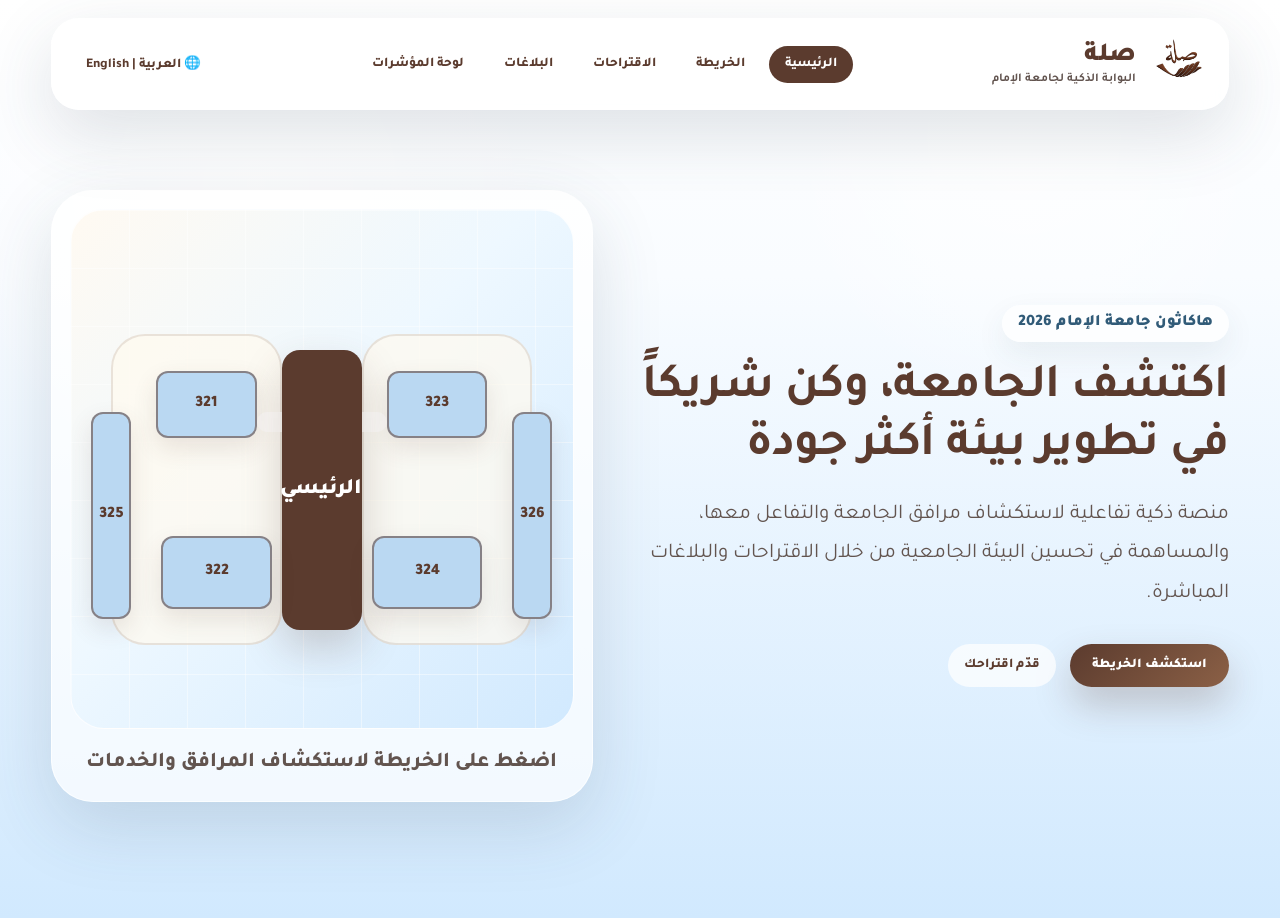
==== index.html @ c3308b70 "Add files via upload" ====
<!DOCTYPE html>
<html lang="ar" dir="rtl">
<head>
  <meta charset="UTF-8" />
  <meta name="viewport" content="width=device-width, initial-scale=1.0" />
  <title>صلة | Sila</title>
  <link rel="stylesheet" href="style.css" />
</head>

<body>

<header class="navbar">
  <div class="brand">
    <div class="logo-box">
      <img src="logo.png" alt="شعار صلة">
    </div>

    <div class="brand-text">
      <h3 data-ar="صلة" data-en="Sila">صلة</h3>
      <span data-ar="البوابة الذكية لجامعة الإمام" data-en="Smart Imam University Portal">
        البوابة الذكية لجامعة الإمام
      </span>
    </div>
  </div>

  <nav class="nav-links">
    <button onclick="showPage('home')" class="nav-btn active" data-ar="الرئيسية" data-en="Home">الرئيسية</button>
    <button onclick="location.href='map.html'" class="nav-btn" data-ar="الخريطة" data-en="Map">الخريطة</button>
    <button onclick="showPage('suggestions')" class="nav-btn" data-ar="الاقتراحات" data-en="Suggestions">الاقتراحات</button>
    <button onclick="showPage('reports')" class="nav-btn" data-ar="البلاغات" data-en="Reports">البلاغات</button>
    <button onclick="location.href='dashboard.html'" class="nav-btn" data-ar="لوحة المؤشرات" data-en="Dashboard">لوحة المؤشرات</button>
  </nav>

  <button class="lang-btn" onclick="toggleLang()">🌐 العربية | English</button>
</header>

<main>

<section id="home" class="page active">
  <div class="hero">
    <div class="hero-content">
      <span class="badge" data-ar="هاكاثون جامعة الإمام 2026" data-en="Imam University Hackathon 2026">هاكاثون جامعة الإمام 2026</span>

      <h1 data-ar="اكتشف الجامعة، وكن شريكاً في تطوير بيئة أكثر جودة"
          data-en="Explore the university and help build a better campus environment">
        اكتشف الجامعة، وكن شريكاً في تطوير بيئة أكثر جودة
      </h1>

      <p data-ar="منصة ذكية تفاعلية لاستكشاف مرافق الجامعة والتفاعل معها، والمساهمة في تحسين البيئة الجامعية من خلال الاقتراحات والبلاغات المباشرة."
         data-en="An interactive smart platform to explore university facilities, interact with campus services, and improve the university environment through suggestions and direct reports.">
        منصة ذكية تفاعلية لاستكشاف مرافق الجامعة والتفاعل معها، والمساهمة في تحسين البيئة الجامعية من خلال الاقتراحات والبلاغات المباشرة.
      </p>

      <div class="hero-actions">
        <button class="primary" onclick="location.href='map.html'" data-ar="استكشف الخريطة" data-en="Explore Map">استكشف الخريطة</button>
        <button class="secondary" onclick="showPage('suggestions')" data-ar="قدّم اقتراحك" data-en="Submit Suggestion">قدّم اقتراحك</button>
      </div>
    </div>

<div class="hero-map-card" onclick="location.href='map.html'">
  <div class="home-map-preview">

    

    <div class="home-zone left-zone"></div>
    <div class="home-zone right-zone"></div>

    <div class="home-main-building">الرئيسي</div>

    <div class="home-building hb-323">323</div>
    <div class="home-building hb-324">324</div>
    <div class="home-building hb-326">326</div>

    <div class="home-building hb-321">321</div>
    <div class="home-building hb-322">322</div>
    <div class="home-building hb-325">325</div>

    <div class="home-link line-1"></div>
    <div class="home-link line-2"></div>

  </div>

  <p data-ar="اضغط على الخريطة لاستكشاف المرافق والخدمات"
     data-en="Click the map to explore facilities and services">
    اضغط على الخريطة لاستكشاف المرافق والخدمات
  </p>
</div>
  </div>
</section>

<section id="suggestions" class="page">
  <div class="form-page">
    <div>
      <span class="badge" data-ar="صوتك يصنع الأثر" data-en="Your voice matters">صوتك يصنع الأثر</span>
      <h1 data-ar="مساهمتك تصنع الأثر" data-en="Your contribution creates impact">مساهمتك تصنع الأثر</h1>
      <p data-ar="اقترح فكرة عامة تساعد في تحسين مرافق الجامعة، الخدمات، الأنشطة، أو جودة الحياة الجامعية."
         data-en="Suggest an idea to improve university facilities, services, activities, or campus quality of life.">
        اقترح فكرة عامة تساعد في تحسين مرافق الجامعة، الخدمات، الأنشطة، أو جودة الحياة الجامعية.
      </p>
    </div>

    <form class="smart-form" id="suggestionForm">
      <label data-ar="عنوان الاقتراح" data-en="Suggestion title">عنوان الاقتراح</label>
      <input type="text" placeholder="مثال: إضافة جلسات مظللة قرب المكتبة" required />

      <label data-ar="الوصف" data-en="Description">الوصف</label>
      <textarea placeholder="اكتب تفاصيل الاقتراح..." required></textarea>

      <label data-ar="الموقع المرتبط / اختياري" data-en="Related location / optional">الموقع المرتبط / اختياري</label>
      <input type="text" placeholder="مثال: المكتبة المركزية" />

      <button type="submit" class="primary" data-ar="إرسال الاقتراح" data-en="Submit Suggestion">إرسال الاقتراح</button>
    </form>
  </div>
</section>

<section id="reports" class="page">
  <div class="form-page">
    <div>
      <span class="badge" data-ar="بلاغات وتحسين" data-en="Report & Improve">بلاغات وتحسين</span>
      <h1 data-ar="شارك برأيك واصنع الفرق" data-en="Share your feedback and make a difference">شارك برأيك واصنع الفرق</h1>
      <p data-ar="أرسل بلاغاً عن مشكلة في مرافق الجامعة ليتم التعامل معها وتحسين البيئة الجامعية."
         data-en="Submit a report about a campus issue to improve the university environment.">
        أرسل بلاغاً عن مشكلة في مرافق الجامعة ليتم التعامل معها وتحسين البيئة الجامعية.
      </p>

      <div class="quick-tags">
        <span data-ar="موقف سيارات" data-en="Parking">موقف سيارات</span>
        <span data-ar="طريق" data-en="Path">طريق</span>
        <span data-ar="حديقة" data-en="Garden">حديقة</span>
        <span data-ar="سكن جامعي" data-en="Dormitory">سكن جامعي</span>
      </div>
    </div>

    <form class="smart-form" id="reportForm">
      <label data-ar="نوع المشكلة" data-en="Issue type">نوع المشكلة</label>
      <select required>
        <option>عطل إنارة</option>
        <option>نظافة</option>
        <option>تكييف</option>
        <option>ازدحام</option>
        <option>تلف أثاث</option>
      </select>

      <label data-ar="الموقع" data-en="Location">الموقع</label>
      <input type="text" placeholder="مثال: كلية الحاسب" required />

      <label data-ar="وصف المشكلة" data-en="Issue description">وصف المشكلة</label>
      <textarea placeholder="اكتب وصف البلاغ..." required></textarea>

      <label data-ar="رفع صورة" data-en="Upload image">رفع صورة</label>
      <input type="file" />

      <button type="submit" class="primary" data-ar="إرسال البلاغ" data-en="Submit Report">إرسال البلاغ</button>
    </form>
  </div>
</section>

</main>

<div id="toast" class="toast hidden">تم الإرسال بنجاح</div>

<script src="script.js"></script>
</body>
</html>
---- style.css ----
@import url('https://fonts.googleapis.com/css2?family=Tajawal:wght@400;500;700;800;900&display=swap');

:root {
  --brown: #5b3b2e;
  --brown-2: #8b6046;
  --bg: #d7eafd;
  --sky: #BAD8F2;
  --sky-dark: #7aaed9;
  --cream: #fff8ef;
  --text: #211815;
  --muted: #62544f;
  --white: rgba(255,255,255,0.78);
  --shadow: 0 24px 70px rgba(56, 74, 92, 0.16);
}

* { 
  box-sizing: border-box; 
  padding: 0; 
  margin: 0; 
}

body {
  font-family: "Tajawal", sans-serif;
  background:
    radial-gradient(circle at 20% 20%, rgba(255,255,255,0.9), transparent 25%),
    radial-gradient(circle at 80% 15%, rgba(255,255,255,0.8), transparent 20%),
    linear-gradient(
      180deg,
      #ffffff 0%,
      #f9fcff 30%,
      #D1E9FE 100%
    );

  color: var(--text);
  min-height: 100vh;
}

button, input, textarea, select { 
  font-family: inherit; 
}

button { 
  cursor: pointer; 
  border: 0; 
}

.navbar {
  width: 92%;
  margin: 18px auto;
  padding: 14px 18px;
  border-radius: 28px;
  background: rgba(255,255,255,0.72);
  backdrop-filter: blur(18px);
  box-shadow: var(--shadow);
  display: flex;
  align-items: center;
  justify-content: space-between;
  gap: 18px;
  position: sticky;
  top: 16px;
  z-index: 100;
  border: 1px solid rgba(255,255,255,0.7);
}


.brand {
  display: flex;
  align-items: center;
  gap: 12px;
  flex-shrink: 0;
}

.logo-box {
  width: 62px;
  height: 62px;
  min-width: 62px;

  border-radius: 18px;

  background: rgba(255,255,255,0.2);
  backdrop-filter: blur(12px);

  border: 1px solid rgba(255,255,255,0.4);

  display: flex;
  align-items: center;
  justify-content: center;

  overflow: hidden;
}

.logo-box img {
  width: 68px;
  height: 68px;
  object-fit: contain;
  display: block;
}

.brand-text {
  display: flex;
  flex-direction: column;
  line-height: 1.2;
}

.brand h3 {
  font-size: 22px;
  color: #5B3B2E;
  font-weight: 900;
  line-height: 1.1;
}

.brand span {
  font-size: 12px;
  color: var(--muted);
  font-weight: 700;
}

.brand h3 {
  font-size: 26px;
  line-height: 1.2;
  color: #5B3B2E;
  font-weight: 900;
}

.brand span { 
  font-size: 12px; 
  color: var(--muted); 
  font-weight: 700; 
}

.nav-links { 
  display: flex; 
  gap: 8px; 
}

.nav-links button, 
.lang-btn, 
.secondary {
  padding: 10px 16px;
  border-radius: 999px;
  background: rgba(255,255,255,0.72);
  color: var(--brown);
  font-weight: 800;
  transition: 0.25s;
}

.nav-links button:hover, 
.lang-btn:hover, 
.secondary:hover {
  transform: translateY(-2px);
  background: var(--cream);
}

.nav-links button.active {
  background: var(--brown);
  color: white;
}

.page {
  display: none;
  width: 92%;
  margin: 44px auto 70px;
  animation: pageFade 0.35s ease;
}

.page.active { 
  display: block; 
}

@keyframes pageFade {
  from { 
    opacity: 0; 
    transform: translateY(14px); 
  }
  to { 
    opacity: 1; 
    transform: translateY(0); 
  }
}

.hero {
  min-height: 76vh;
  display: grid;
  grid-template-columns: 1.05fr 0.95fr;
  align-items: center;
  gap: 38px;
}

.badge {
  display: inline-flex;
  padding: 9px 16px;
  border-radius: 999px;
  background: rgba(255,255,255,0.78);
  color: #315b78;
  font-weight: 900;
  margin-bottom: 18px;
  box-shadow: 0 12px 30px rgba(56,74,92,0.08);
}

.hero h1 {
  font-size: clamp(28px, 3.8vw, 50px);
  line-height: 1.2;
  letter-spacing: -0.5px;
  margin-bottom: 18px;
  color: var(--brown);
}

.page-head h1,
.form-page h1 {
  font-size: clamp(24px, 3vw, 40px);
  line-height: 1.2;
  letter-spacing: -0.3px;
  margin-bottom: 16px;
  color: var(--brown);
}

.hero p, 
.page-head p, 
.form-page p {
  max-width: 760px;
  font-size: 21px;
  line-height: 1.9;
  color: var(--muted);
}

.hero-actions { 
  display: flex; 
  gap: 14px; 
  margin-top: 30px; 
}

.primary {
  padding: 13px 22px;
  border-radius: 999px;
  background: linear-gradient(135deg, var(--brown), var(--brown-2));
  color: white;
  font-weight: 900;
  box-shadow: 0 18px 36px rgba(91,59,46,0.25);
  transition: 0.25s;
}

.primary:hover { 
  transform: translateY(-2px); 
}

.hero-map-card {
  background: rgba(255,255,255,0.68);
  border-radius: 42px;
  padding: 18px;
  box-shadow: var(--shadow);
  border: 1px solid rgba(255,255,255,0.75);
  cursor: pointer;
  transition: 0.3s;
}

.hero-map-card:hover { 
  transform: translateY(-6px) scale(1.01); 
}

.hero-map-card p {
  text-align: center;
  color: var(--muted);
  font-weight: 800;
  margin-top: 14px;
}

.map-preview {
  height: 520px;
  border-radius: 34px;
  position: relative;
  overflow: hidden;
  background:
    linear-gradient(90deg, rgba(255,255,255,0.44) 1px, transparent 1px),
    linear-gradient(rgba(255,255,255,0.44) 1px, transparent 1px),
    linear-gradient(135deg, #fff8ef, #bad8f2);
  background-size: 58px 58px, 58px 58px, cover;
}

.campus-title {
  position: absolute;
  top: 22px; 
  right: 22px;
  background: white;
  padding: 12px 18px;
  border-radius: 18px;
  font-weight: 900;
  color: var(--brown);
  box-shadow: 0 14px 30px rgba(0,0,0,0.1);
}

.preview-building {
  position: absolute;
  padding: 18px 22px;
  border-radius: 22px;
  background: rgba(255,255,255,0.86);
  box-shadow: 0 18px 38px rgba(67,43,28,0.15);
  font-weight: 900;
  color: var(--brown);
}

.pb1 { 
  top: 120px; 
  right: 70px; 
}

.pb2 { 
  top: 220px; 
  left: 60px; 
}

.pb3 { 
  bottom: 100px; 
  right: 150px; 
}

.pb4 { 
  bottom: 150px; 
  left: 130px; 
}

.preview-road, 
.road {
  position: absolute;
  background: rgba(255,255,255,0.58);
  border-radius: 99px;
}

.r-a { 
  width: 75%; 
  height: 24px; 
  top: 270px; 
  right: 12%; 
  transform: rotate(-12deg); 
}

.r-b { 
  width: 24px; 
  height: 72%; 
  top: 80px; 
  right: 48%; 
  transform: rotate(10deg); 
}

.glow-dot {
  position: absolute;
  width: 110px; 
  height: 110px;
  border-radius: 50%;
  background: rgba(91,59,46,0.22);
  bottom: 55px; 
  left: 55px;
  filter: blur(12px);
}

.page-head { 
  margin-bottom: 26px; 
}

.page-head h1 { 
  font-size: clamp(38px, 4.4vw, 64px); 
}

.map-section {
  display: grid;
  grid-template-columns: 330px 1fr;
  gap: 22px;
  align-items: stretch;
}

.side-panel, 
.panel-box, 
.smart-form, 
.modal-card, 
.event-item {
  background: var(--white);
  border: 1px solid rgba(255,255,255,0.72);
  box-shadow: var(--shadow);
  backdrop-filter: blur(14px);
}

.side-panel {
  border-radius: 34px;
  padding: 18px;
  display: grid;
  gap: 16px;
  align-content: start;
}

.panel-box { 
  border-radius: 26px; 
  padding: 18px; 
}

.panel-box h2 { 
  color: var(--brown); 
  font-size: 23px; 
  margin-bottom: 14px; 
}

.event-item {
  border-radius: 18px;
  padding: 14px;
  margin-bottom: 10px;
  box-shadow: none;
}

.event-item strong { 
  display: block; 
  margin-bottom: 6px; 
}

.event-item span { 
  color: var(--muted); 
  font-size: 14px; 
}

.service-buttons { 
  display: grid; 
  gap: 10px; 
}

.service-buttons button {
  padding: 13px;
  border-radius: 16px;
  font-weight: 900;
  color: var(--brown);
  background: linear-gradient(135deg, #fff, #eef6fd);
  transition: 0.25s;
}

.service-buttons button:hover {
  background: var(--cream);
  transform: translateX(-4px);
}

.campus-map {
  height: 680px;
  border-radius: 38px;
  position: relative;
  overflow: hidden;
  background:
    radial-gradient(circle at 70% 18%, rgba(255,255,255,0.9), transparent 18%),
    linear-gradient(90deg, rgba(255,255,255,0.42) 1px, transparent 1px),
    linear-gradient(rgba(255,255,255,0.42) 1px, transparent 1px),
    linear-gradient(135deg, #fff8ef, #bad8f2);
  background-size: cover, 60px 60px, 60px 60px, cover;
  box-shadow: inset 0 0 0 1px rgba(255,255,255,0.65), var(--shadow);
}

.building {
  position: absolute;
  min-width: 150px;
  min-height: 88px;
  padding: 14px;
  border-radius: 24px;
  background: linear-gradient(145deg, #ffffff, #f5dfca);
  color: var(--brown);
  font-size: 17px;
  font-weight: 900;
  box-shadow: 0 18px 38px rgba(67,43,28,0.18);
  transition: 0.25s;
  z-index: 4;
}

.building:hover {
  transform: translateY(-5px) scale(1.03);
  background: linear-gradient(145deg, #ffffff, var(--cream));
}

.b1 { 
  top: 80px; 
  right: 90px; 
}

.b2 { 
  top: 190px; 
  left: 110px; 
}

.b3 { 
  bottom: 90px; 
  right: 220px; 
}

.b4 { 
  bottom: 180px; 
  left: 90px; 
}

.b5 { 
  top: 360px; 
  right: 70px; 
}

.road { 
  z-index: 1; 
}

.road1 { 
  width: 76%; 
  height: 24px; 
  top: 310px; 
  right: 12%; 
  transform: rotate(-12deg); 
}

.road2 { 
  width: 24px; 
  height: 72%; 
  top: 80px; 
  right: 50%; 
  transform: rotate(8deg); 
}

.road3 { 
  width: 62%; 
  height: 20px; 
  bottom: 150px; 
  right: 16%; 
  transform: rotate(17deg); 
}

.water-shape {
  position: absolute;
  width: 190px; 
  height: 130px;
  border-radius: 50%;
  background: rgba(255,255,255,0.55);
  left: 42%; 
  bottom: 45%;
  z-index: 0;
}

.service-marker {
  position: absolute;
  font-size: 42px;
  z-index: 9;
  animation: bounce 0.9s infinite alternate;
}

.hidden { 
  display: none !important; 
}

@keyframes bounce {
  from { 
    transform: translateY(0); 
  }
  to { 
    transform: translateY(-10px); 
  }
}

.form-page {
  display: grid;
  grid-template-columns: 0.9fr 1.1fr;
  gap: 40px;
  align-items: start;
}

.smart-form {
  border-radius: 34px;
  padding: 28px;
  display: grid;
  gap: 14px;
}

.smart-form label { 
  font-weight: 900; 
  color: var(--brown); 
}

.smart-form input, 
.smart-form textarea, 
.smart-form select {
  border: 1px solid rgba(91,59,46,0.14);
  background: rgba(255,255,255,0.88);
  padding: 15px;
  border-radius: 18px;
  font-size: 16px;
  outline: none;
}

.smart-form textarea { 
  min-height: 150px; 
  resize: vertical; 
}

.smart-form input:focus, 
.smart-form textarea:focus, 
.smart-form select:focus {
  border-color: var(--brown-2);
  box-shadow: 0 0 0 4px rgba(91,59,46,0.12);
}

.quick-tags {
  display: flex;
  flex-wrap: wrap;
  gap: 10px;
  margin-top: 22px;
}

.quick-tags span {
  background: rgba(255,255,255,0.7);
  color: var(--brown);
  padding: 11px 15px;
  border-radius: 999px;
  font-weight: 900;
}

.modal {
  position: fixed;
  inset: 0;
  background: rgba(28,20,16,0.42);
  display: grid;
  place-items: center;
  z-index: 200;
  padding: 20px;
}

.modal-card {
  width: min(760px, 96vw);
  max-height: 90vh;
  overflow-y: auto;
  border-radius: 36px;
  padding: 26px;
  position: relative;
}

.close {
  position: absolute;
  left: 18px;
  top: 18px;
  width: 42px;
  height: 42px;
  border-radius: 50%;
  background: var(--brown);
  color: white;
  font-size: 28px;
}

.modal-images {
  display: grid;
  grid-template-columns: 1.2fr 0.8fr 0.8fr;
  gap: 12px;
  height: 180px;
  margin-bottom: 22px;
}

.modal-images div {
  border-radius: 24px;
  background: 
    linear-gradient(135deg, rgba(91,59,46,0.32), rgba(255,255,255,0.72)), 
    linear-gradient(145deg, #fff, #bad8f2);
}

.modal-card h2 { 
  font-size: 34px; 
  color: var(--brown); 
  margin-bottom: 8px; 
}

.modal-card p { 
  color: var(--muted); 
  line-height: 1.8; 
  margin-bottom: 16px; 
}

.modal-card ul {
  display: grid;
  grid-template-columns: repeat(2, 1fr);
  gap: 10px;
  list-style: none;
  margin: 12px 0 20px;
}

.modal-card li {
  background: rgba(255,255,255,0.65);
  color: var(--brown);
  border-radius: 16px;
  padding: 12px;
  font-weight: 800;
}

.modal-actions { 
  display: flex; 
  gap: 12px; 
  margin-top: 10px; 
}

.inline-form {
  margin-top: 18px;
  padding: 18px;
  border-radius: 24px;
  background: rgba(255,255,255,0.66);
}

.inline-form textarea, 
.inline-form input, 
.inline-form select {
  width: 100%;
  margin: 8px 0 12px;
  border: 1px solid rgba(91,59,46,0.14);
  border-radius: 16px;
  padding: 13px;
  background: white;
}

.toast {
  position: fixed;
  bottom: 26px;
  right: 50%;
  transform: translateX(50%);
  background: var(--brown);
  color: white;
  padding: 14px 22px;
  border-radius: 999px;
  font-weight: 900;
  z-index: 300;
  box-shadow: var(--shadow);
}

@media (max-width: 1050px) {
  .navbar { 
    flex-direction: column; 
  }

  .nav-links { 
    flex-wrap: wrap; 
    justify-content: center; 
  }

  .hero, 
  .map-section, 
  .form-page { 
    grid-template-columns: 1fr; 
  }

  .map-section { 
    display: flex; 
    flex-direction: column-reverse; 
  }

  .campus-map { 
    height: 560px; 
  }
}

@media (max-width: 650px) {
  .page, 
  .navbar { 
    width: 94%; 
  }

  .hero h1 { 
    font-size: 34px; 
  }

  .page-head h1, 
  .form-page h1 { 
    font-size: 38px; 
  }

  .hero p, 
  .page-head p, 
  .form-page p { 
    font-size: 17px; 
  }

  .map-preview { 
    height: 380px; 
  }

  .building { 
    min-width: 120px; 
    min-height: 70px; 
    font-size: 14px; 
  }

  .modal-card ul, 
  .modal-images { 
    grid-template-columns: 1fr; 
    height: auto; 
  }

  .modal-images div { 
    height: 100px; 
  }
}

/* ===== Home Map Preview ===== */

.home-map-preview {
  height: 520px;
  border-radius: 34px;
  position: relative;
  overflow: hidden;
  background:
    linear-gradient(90deg, rgba(255,255,255,0.42) 1px, transparent 1px),
    linear-gradient(rgba(255,255,255,0.42) 1px, transparent 1px),
    linear-gradient(135deg, #fffaf2 0%, #eef8ff 45%, #D1E9FE 100%);
  background-size: 58px 58px, 58px 58px, cover;
  border: 1px solid rgba(255,255,255,0.85);
}

.home-map-title {
  position: absolute;
  top: 28px;
  right: 34px;
  background: rgba(255,255,255,0.9);
  color: #5B3B2E;
  padding: 14px 24px;
  border-radius: 24px;
  font-weight: 900;
  font-size: 20px;
  box-shadow: 0 14px 30px rgba(91,59,46,0.08);
  z-index: 5;
}

.home-zone {
  position: absolute;
  width: 34%;
  height: 60%;
  top: 24%;
  border-radius: 34px;
  background: rgba(255, 250, 239, 0.72);
  border: 2px solid rgba(91,59,46,0.12);
}

.left-zone {
  right: 8%;
}

.right-zone {
  left: 8%;
}

.home-building,
.home-main-building {
  position: absolute;
  display: grid;
  place-items: center;
  font-weight: 900;
  color: #5B3B2E;
  transition: 0.25s ease;
  z-index: 4;
}

.home-building {
  background: #BAD8F2;
  border: 2px solid rgba(91,59,46,0.55);
  border-radius: 12px;
  box-shadow: 0 10px 24px rgba(91,59,46,0.12);
}

.home-building:hover {
  background: #9EC9EE;
  transform: translateY(-5px);
}

.home-main-building {
  width: 16%;
  height: 54%;
  top: 27%;
  right: 42%;
  border-radius: 18px;
  background: #5B3B2E;
  color: white;
  font-size: 22px;
  box-shadow: 0 18px 40px rgba(91,59,46,0.22);
}

.hb-323 {
  width: 20%;
  height: 13%;
  top: 31%;
  right: 17%;
}

.hb-324 {
  width: 22%;
  height: 14%;
  top: 63%;
  right: 18%;
}

.hb-326 {
  width: 8%;
  height: 40%;
  top: 39%;
  right: 4%;
}

.hb-321 {
  width: 20%;
  height: 13%;
  top: 31%;
  left: 17%;
}

.hb-322 {
  width: 22%;
  height: 14%;
  top: 63%;
  left: 18%;
}

.hb-325 {
  width: 8%;
  height: 40%;
  top: 39%;
  left: 4%;
}

.home-link {
  position: absolute;
  height: 20px;
  background: rgba(255,255,255,0.72);
  border-radius: 999px;
  z-index: 2;
}

.line-1 {
  width: 16%;
  top: 39%;
  right: 37%;
}

.line-2 {
  width: 16%;
  top: 39%;
  left: 37%;
}

@media (max-width: 650px) {
  .home-map-preview {
    height: 380px;
  }

  .home-map-title {
    font-size: 14px;
    padding: 10px 16px;
  }

  .home-main-building {
    font-size: 15px;
  }

  .home-building {
    font-size: 13px;
  }
}
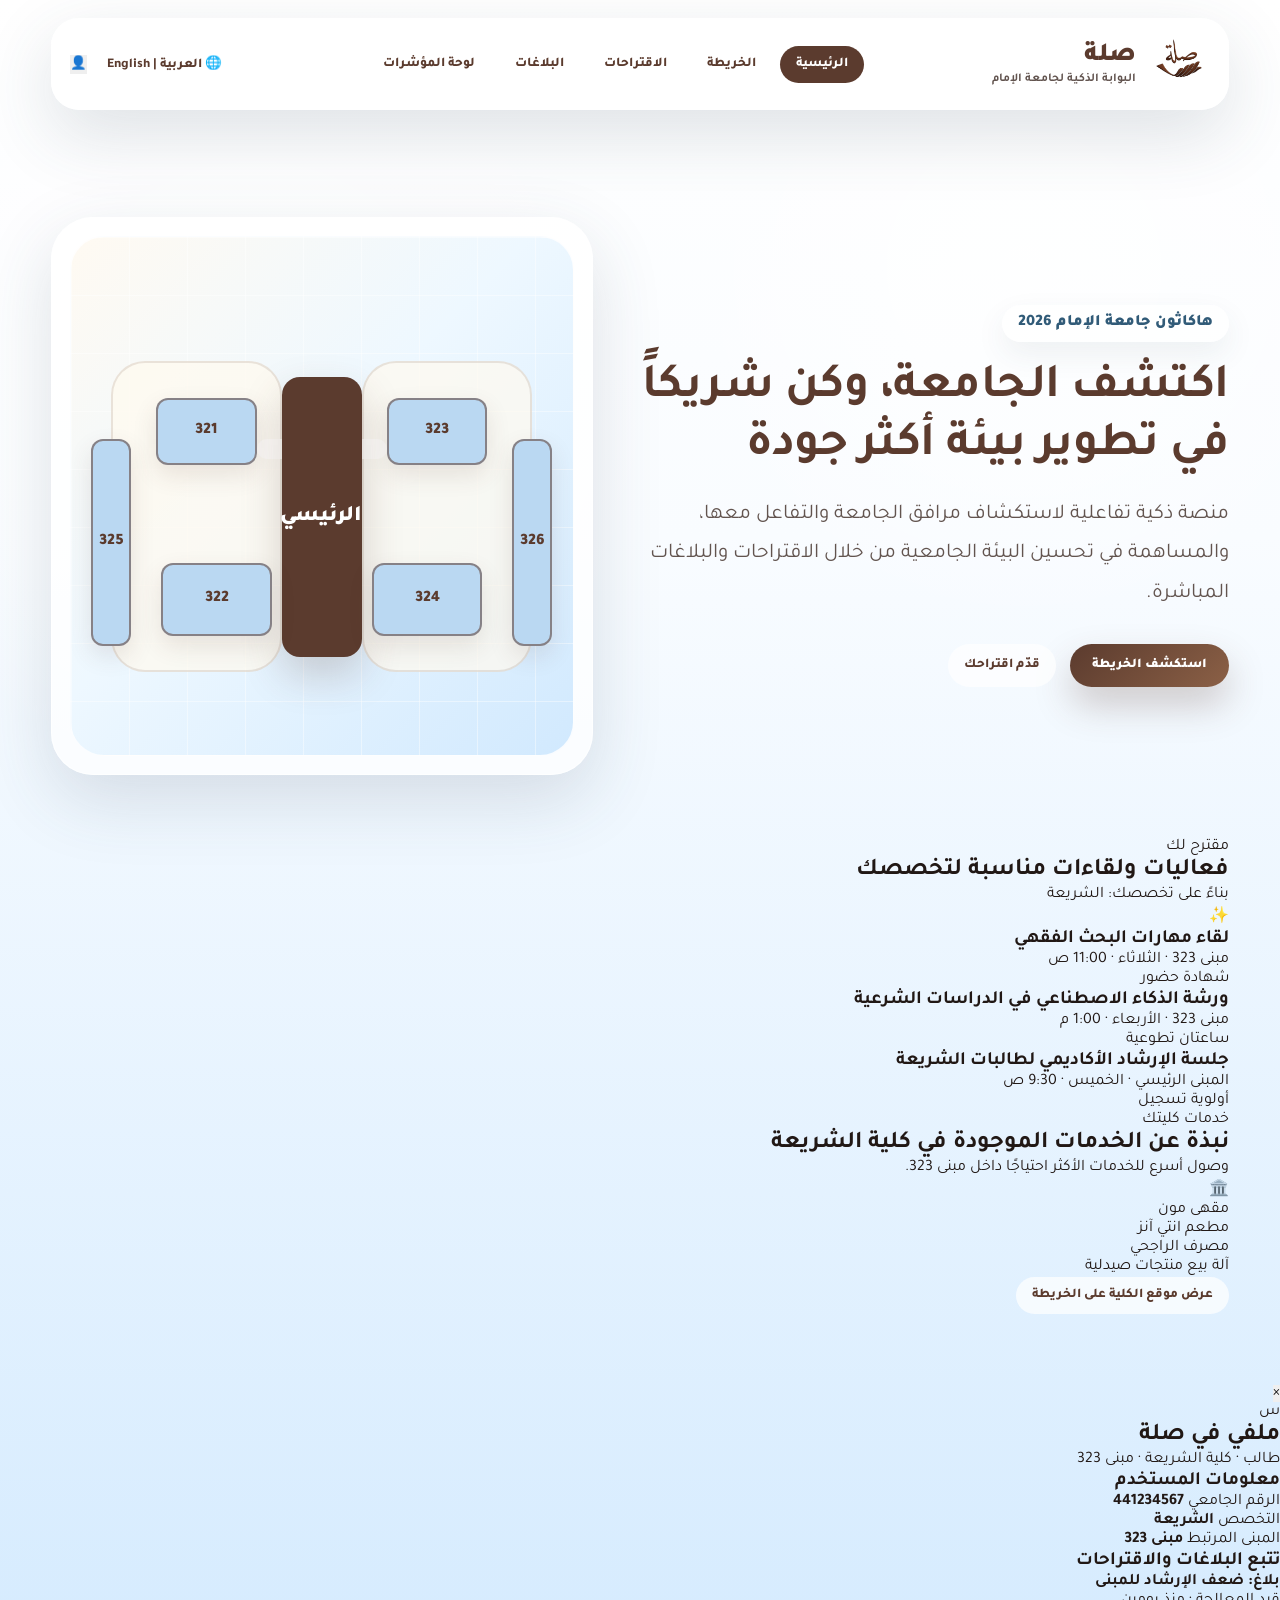
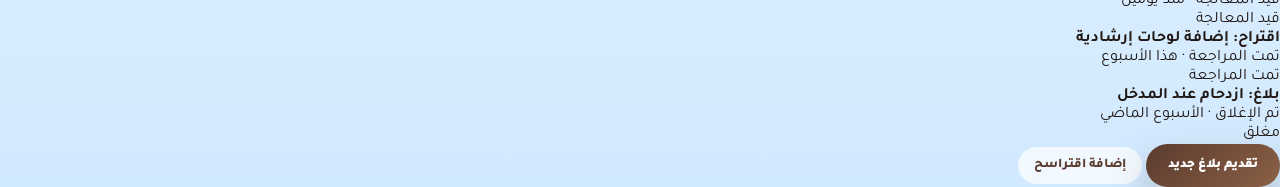
==== commit 72e2ac6c: "Update index.html" ====
--- a/index.html
+++ b/index.html
@@ -31,7 +31,10 @@
     <button onclick="location.href='dashboard.html'" class="nav-btn" data-ar="لوحة المؤشرات" data-en="Dashboard">لوحة المؤشرات</button>
   </nav>
 
-  <button class="lang-btn" onclick="toggleLang()">🌐 العربية | English</button>
+  <div class="header-actions">
+    <button class="lang-btn" onclick="toggleLang()">🌐 العربية | English</button>
+    <button class="profile-btn" onclick="toggleProfilePanel()">👤</button>
+  </div>
 </header>
 
 <main>
@@ -57,34 +60,88 @@
       </div>
     </div>
 
-<div class="hero-map-card" onclick="location.href='map.html'">
-  <div class="home-map-preview">
-
-    
-
-    <div class="home-zone left-zone"></div>
-    <div class="home-zone right-zone"></div>
-
-    <div class="home-main-building">الرئيسي</div>
-
-    <div class="home-building hb-323">323</div>
-    <div class="home-building hb-324">324</div>
-    <div class="home-building hb-326">326</div>
-
-    <div class="home-building hb-321">321</div>
-    <div class="home-building hb-322">322</div>
-    <div class="home-building hb-325">325</div>
-
-    <div class="home-link line-1"></div>
-    <div class="home-link line-2"></div>
-
-  </div>
-
-  <p data-ar="اضغط على الخريطة لاستكشاف المرافق والخدمات"
-     data-en="Click the map to explore facilities and services">
-    اضغط على الخريطة لاستكشاف المرافق والخدمات
-  </p>
-</div>
+    <div class="hero-map-card" onclick="location.href='map.html'">
+      <div class="home-map-preview">
+        <div class="home-zone left-zone"></div>
+        <div class="home-zone right-zone"></div>
+
+        <div class="home-main-building">الرئيسي</div>
+
+        <div class="home-building hb-323">323</div>
+        <div class="home-building hb-324">324</div>
+        <div class="home-building hb-326">326</div>
+
+        <div class="home-building hb-321">321</div>
+        <div class="home-building hb-322">322</div>
+        <div class="home-building hb-325">325</div>
+
+        <div class="home-link line-1"></div>
+        <div class="home-link line-2"></div>
+      </div>
+    </div>
+  </div>
+
+  <div class="personal-section">
+
+    <div class="personal-card events-card">
+      <div class="section-title-row">
+        <div>
+          <span class="mini-badge">مقترح لك</span>
+          <h2>فعاليات ولقاءات مناسبة لتخصصك</h2>
+          <p>بناءً على تخصصك: الشريعة</p>
+        </div>
+        <span class="card-icon">✨</span>
+      </div>
+
+      <div class="recommended-events">
+        <div class="recommended-event">
+          <div>
+            <h3>لقاء مهارات البحث الفقهي</h3>
+            <p>مبنى 323 · الثلاثاء · 11:00 ص</p>
+          </div>
+          <span>شهادة حضور</span>
+        </div>
+
+        <div class="recommended-event">
+          <div>
+            <h3>ورشة الذكاء الاصطناعي في الدراسات الشرعية</h3>
+            <p>مبنى 323 · الأربعاء · 1:00 م</p>
+          </div>
+          <span>ساعتان تطوعية</span>
+        </div>
+
+        <div class="recommended-event">
+          <div>
+            <h3>جلسة الإرشاد الأكاديمي لطالبات الشريعة</h3>
+            <p>المبنى الرئيسي · الخميس · 9:30 ص</p>
+          </div>
+          <span>أولوية تسجيل</span>
+        </div>
+      </div>
+    </div>
+
+    <div class="personal-card services-card">
+      <div class="section-title-row">
+        <div>
+          <span class="mini-badge">خدمات كليتك</span>
+          <h2>نبذة عن الخدمات الموجودة في كلية الشريعة</h2>
+          <p>وصول أسرع للخدمات الأكثر احتياجًا داخل مبنى 323.</p>
+        </div>
+        <span class="card-icon">🏛️</span>
+      </div>
+
+      <div class="college-services">
+        <div>مقهى مون</div>
+        <div>مطعم انتي آنز</div>
+        <div>مصرف الراجحي</div>
+        <div>آلة بيع منتجات صيدلية</div>
+      </div>
+
+      <button class="secondary service-link-btn" onclick="location.href='map.html'">
+        عرض موقع الكلية على الخريطة
+      </button>
+    </div>
+
   </div>
 </section>
 
@@ -158,8 +215,71 @@
 
 </main>
 
+<aside id="profilePanel" class="profile-panel">
+  <div class="profile-header">
+    <button class="profile-close" onclick="toggleProfilePanel()">×</button>
+    <div class="profile-avatar">س</div>
+    <h2>ملفي في صلة</h2>
+    <p>طالب · كلية الشريعة · مبنى 323</p>
+  </div>
+
+  <div class="profile-box">
+    <h3>معلومات المستخدم</h3>
+    <div class="profile-info-row">
+      <span>الرقم الجامعي</span>
+      <strong id="profileUniversityId">441234567</strong>
+    </div>
+    <div class="profile-info-row">
+      <span>التخصص</span>
+      <strong>الشريعة</strong>
+    </div>
+    <div class="profile-info-row">
+      <span>المبنى المرتبط</span>
+      <strong>مبنى 323</strong>
+    </div>
+  </div>
+
+  <div class="profile-box">
+    <h3>تتبع البلاغات والاقتراحات</h3>
+
+    <div class="tracking-item">
+      <div>
+        <strong>بلاغ: ضعف الإرشاد للمبنى</strong>
+        <p>قيد المعالجة · منذ يومين</p>
+      </div>
+      <span class="status processing">قيد المعالجة</span>
+    </div>
+
+    <div class="tracking-item">
+      <div>
+        <strong>اقتراح: إضافة لوحات إرشادية</strong>
+        <p>تمت المراجعة · هذا الأسبوع</p>
+      </div>
+      <span class="status done">تمت المراجعة</span>
+    </div>
+
+    <div class="tracking-item">
+      <div>
+        <strong>بلاغ: ازدحام عند المدخل</strong>
+        <p>تم الإغلاق · الأسبوع الماضي</p>
+      </div>
+      <span class="status closed">مغلق</span>
+    </div>
+  </div>
+
+  <button class="primary profile-action" onclick="showPage('reports'); toggleProfilePanel();">
+    تقديم بلاغ جديد
+  </button>
+
+  <button class="secondary profile-action" onclick="showPage('suggestions'); toggleProfilePanel();">
+    إضافة اقتراسح
+  </button>
+</aside>
+
+<div id="profileOverlay" class="profile-overlay" onclick="toggleProfilePanel()"></div>
+
 <div id="toast" class="toast hidden">تم الإرسال بنجاح</div>
 
 <script src="script.js"></script>
 </body>
-</html>+</html>
